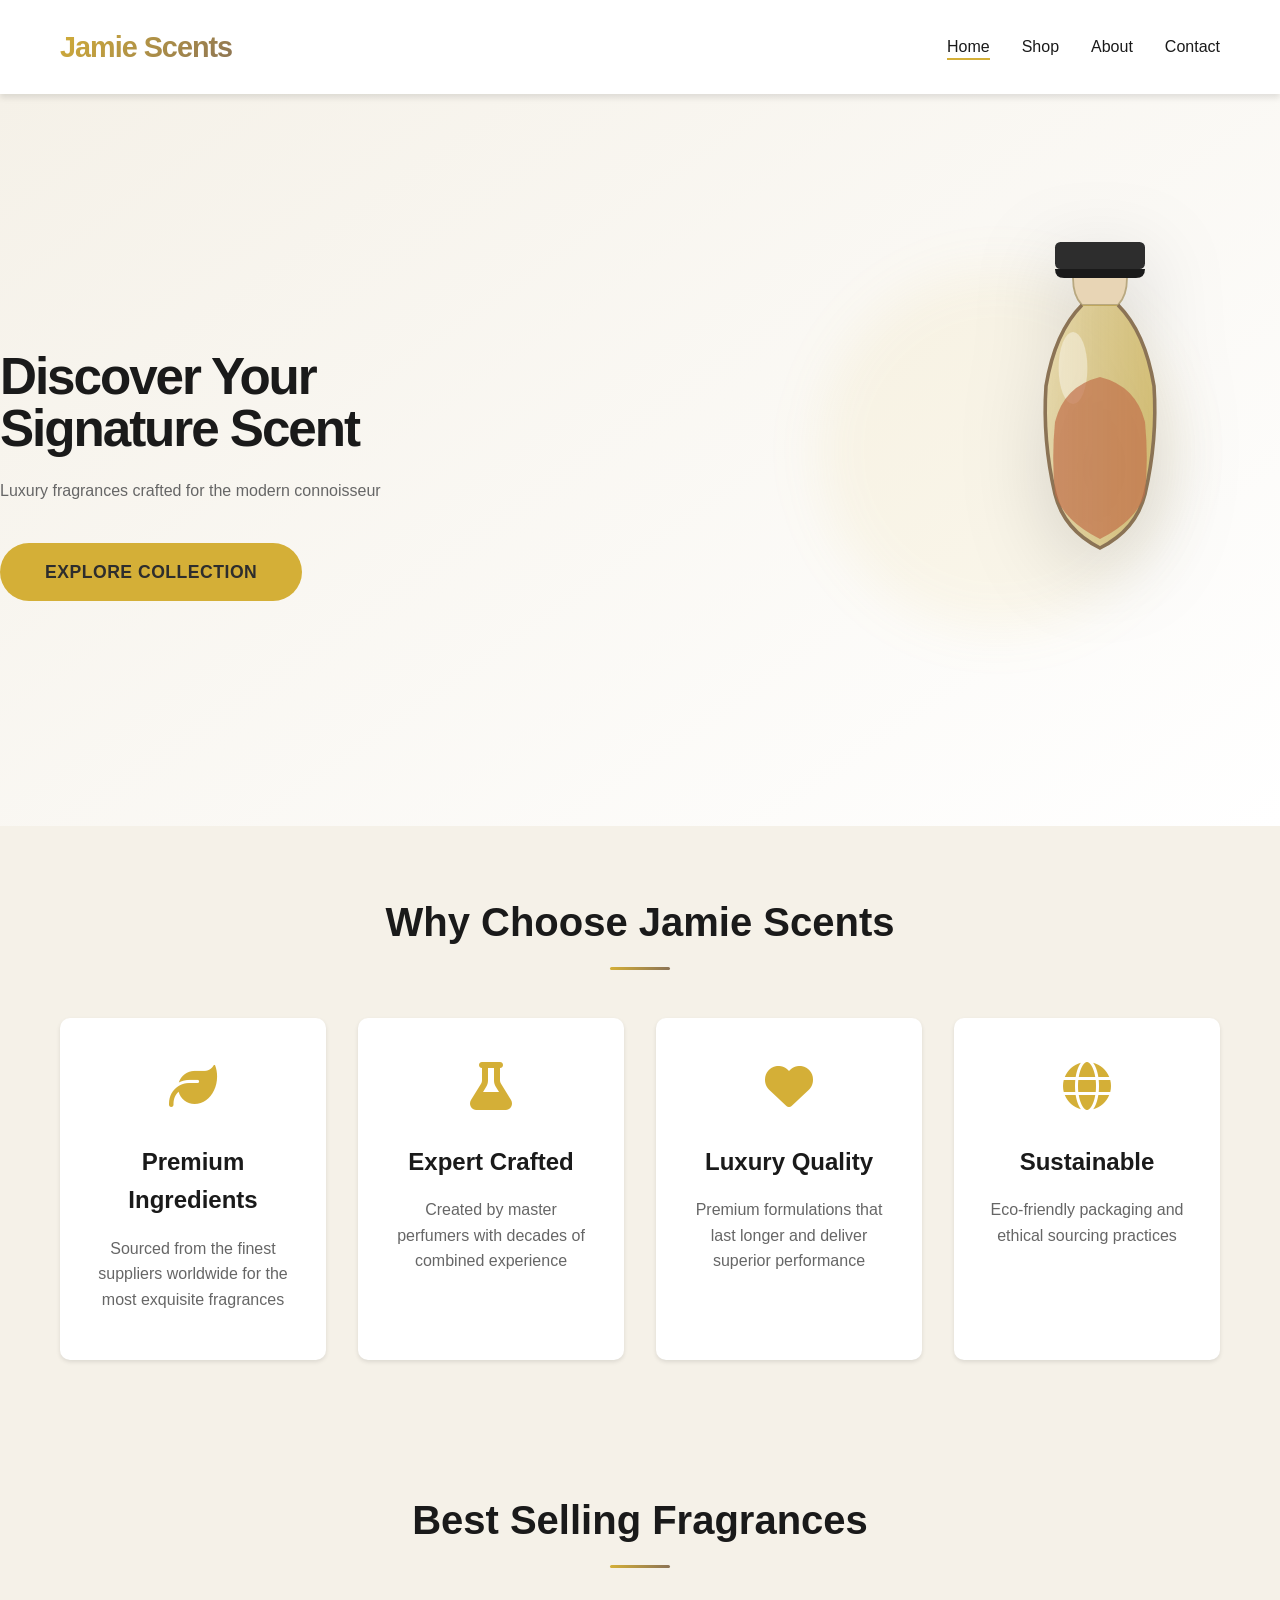
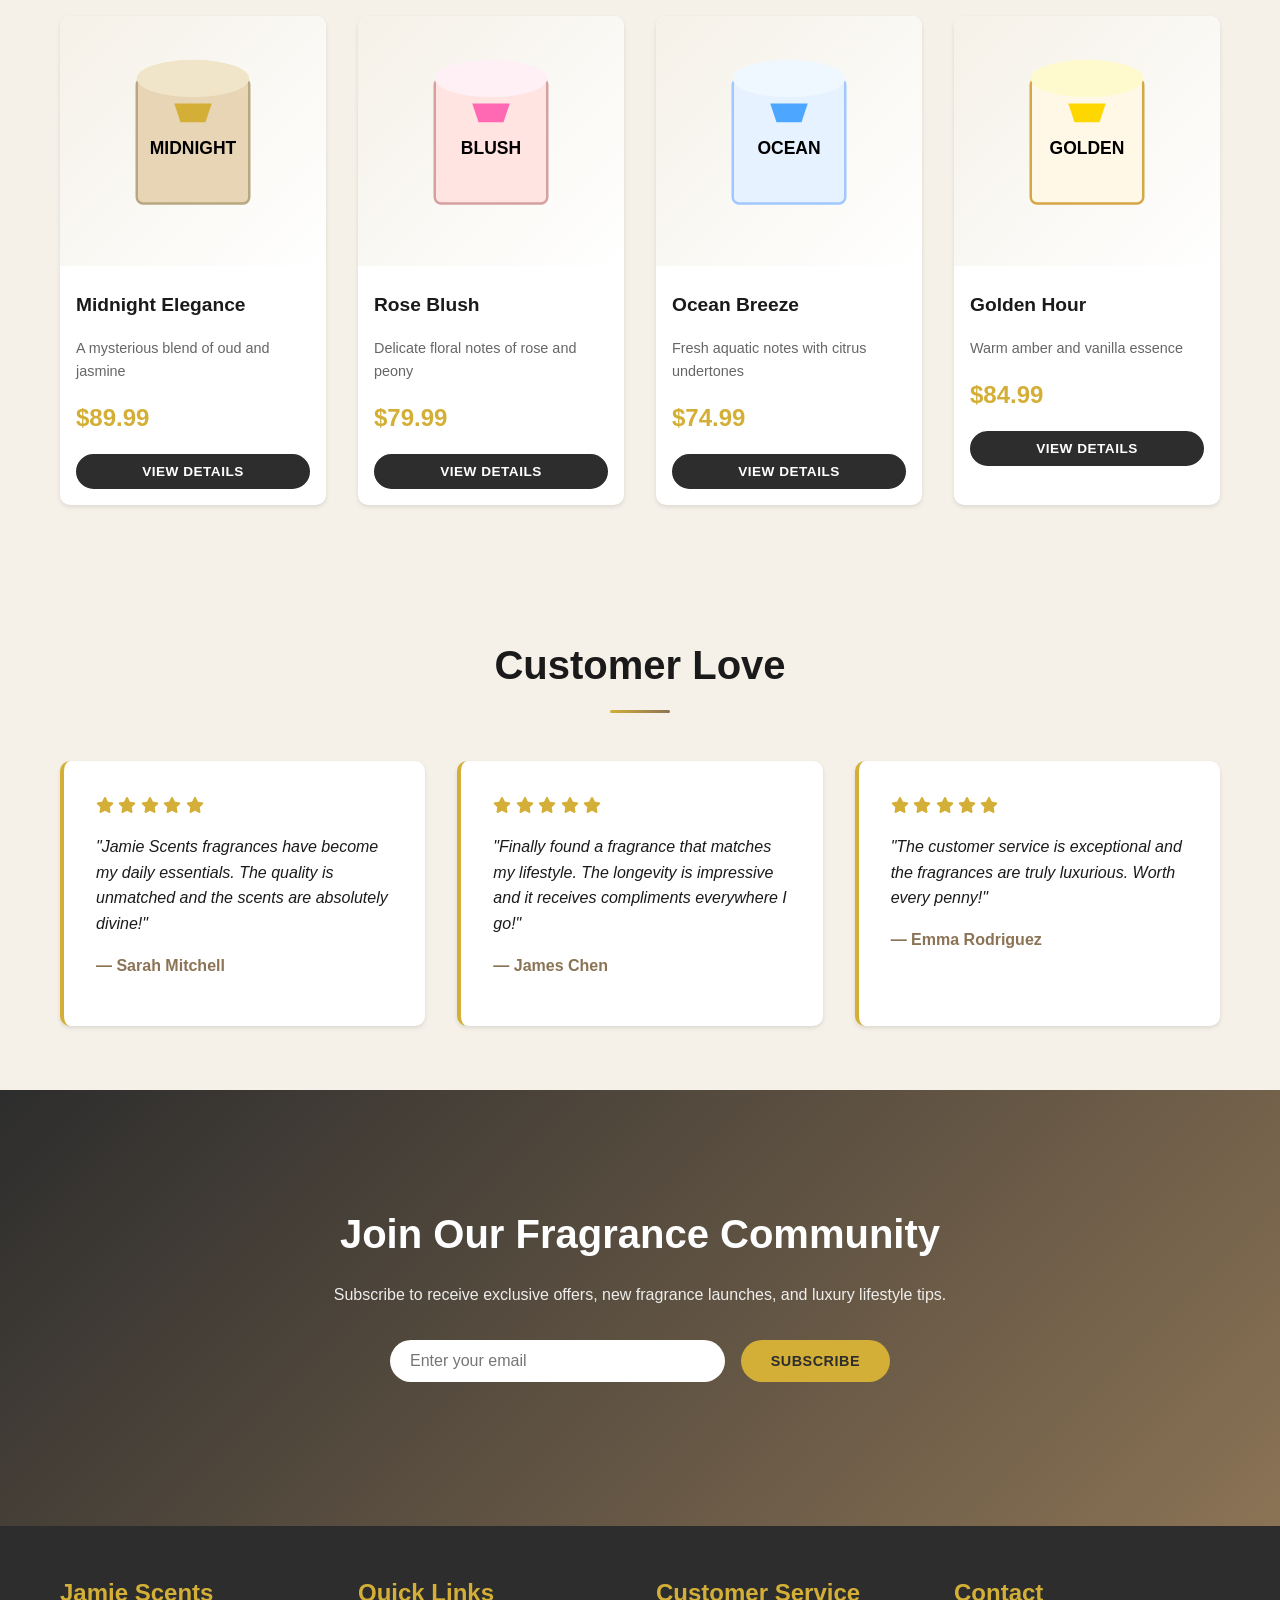
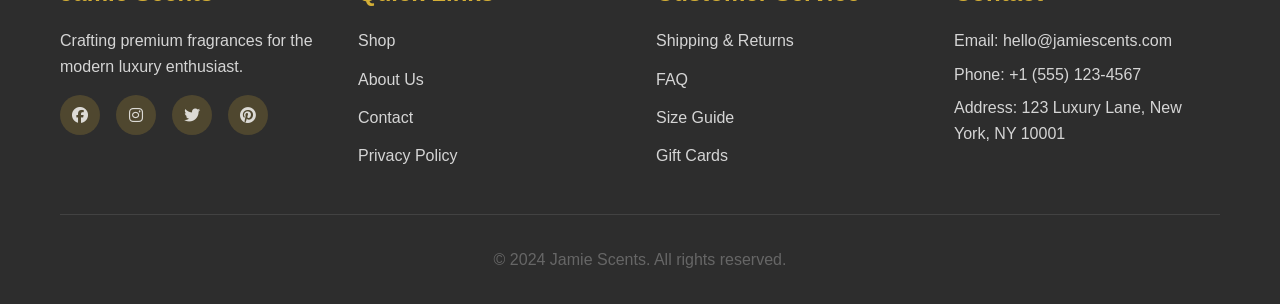
==== index.html @ d5c5e5a4 "first commit" ====
<!DOCTYPE html>
<html lang="en">
<head>
    <meta charset="UTF-8">
    <meta name="viewport" content="width=device-width, initial-scale=1.0">
    <meta name="description" content="Jamie Scents - Premium fragrance collection for the modern luxury enthusiast.">
    <meta name="keywords" content="perfume, fragrance, luxury, premium scents">
    <title>Jamie Scents - Premium Fragrances</title>
    <link rel="stylesheet" href="css/styles.css">
    <link rel="stylesheet" href="https://cdnjs.cloudflare.com/ajax/libs/font-awesome/6.4.0/css/all.min.css">
</head>
<body>
    <!-- Navigation -->
    <nav class="navbar">
        <div class="container navbar-container">
            <div class="logo">
                <h1>Jamie Scents</h1>
            </div>
            <button class="hamburger" id="hamburger">
                <span></span>
                <span></span>
                <span></span>
            </button>
            <ul class="nav-menu" id="navMenu">
                <li><a href="index.html" class="nav-link active">Home</a></li>
                <li><a href="shop.html" class="nav-link">Shop</a></li>
                <li><a href="about.html" class="nav-link">About</a></li>
                <li><a href="contact.html" class="nav-link">Contact</a></li>
            </ul>
        </div>
    </nav>

    <!-- Hero Section -->
    <section class="hero">
        <div class="hero-content">
            <h2 class="hero-title">Discover Your Signature Scent</h2>
            <p class="hero-subtitle">Luxury fragrances crafted for the modern connoisseur</p>
            <a href="shop.html" class="btn btn-primary btn-lg">Explore Collection</a>
        </div>
        <div class="hero-image">
            <svg viewBox="0 0 200 300" xmlns="http://www.w3.org/2000/svg" class="perfume-bottle">
                <defs>
                    <linearGradient id="bottleGradient" x1="0%" y1="0%" x2="100%">
                        <stop offset="0%" style="stop-color:#d4af37;stop-opacity:0.3" />
                        <stop offset="100%" style="stop-color:#c0a030;stop-opacity:0.6" />
                    </linearGradient>
                </defs>
                <!-- Bottle Cap -->
                <rect x="75" y="20" width="50" height="15" fill="#2d2d2d" rx="3"/>
                <path d="M 75 35 Q 75 40 80 40 L 120 40 Q 125 40 125 35" fill="#1a1a1a"/>
                <!-- Bottle Top -->
                <path d="M 85 40 Q 85 50 90 55 L 110 55 Q 115 50 115 40" fill="#e8d5b5" stroke="#b8a880" stroke-width="1"/>
                <!-- Main Bottle -->
                <path d="M 90 55 Q 75 70 70 100 Q 68 130 75 160 Q 80 180 100 190 Q 120 180 125 160 Q 132 130 130 100 Q 125 70 110 55" 
                      fill="url(#bottleGradient)" stroke="#8b7355" stroke-width="2"/>
                <!-- Bottle Shine -->
                <ellipse cx="85" cy="90" rx="8" ry="20" fill="#ffffff" opacity="0.4"/>
                <!-- Fragrance Liquid -->
                <path d="M 75 160 Q 73 140 75 120 Q 80 100 100 95 Q 120 100 125 120 Q 127 140 125 160 Q 120 175 100 185 Q 80 175 75 160" 
                      fill="#c17049" opacity="0.7"/>
            </svg>
        </div>
    </section>

    <!-- Brand Value Proposition -->
    <section class="values">
        <div class="container">
            <h2 class="section-title">Why Choose Jamie Scents</h2>
            <div class="values-grid">
                <div class="value-card">
                    <div class="value-icon">
                        <i class="fas fa-leaf"></i>
                    </div>
                    <h3>Premium Ingredients</h3>
                    <p>Sourced from the finest suppliers worldwide for the most exquisite fragrances</p>
                </div>
                <div class="value-card">
                    <div class="value-icon">
                        <i class="fas fa-flask"></i>
                    </div>
                    <h3>Expert Crafted</h3>
                    <p>Created by master perfumers with decades of combined experience</p>
                </div>
                <div class="value-card">
                    <div class="value-icon">
                        <i class="fas fa-heart"></i>
                    </div>
                    <h3>Luxury Quality</h3>
                    <p>Premium formulations that last longer and deliver superior performance</p>
                </div>
                <div class="value-card">
                    <div class="value-icon">
                        <i class="fas fa-globe"></i>
                    </div>
                    <h3>Sustainable</h3>
                    <p>Eco-friendly packaging and ethical sourcing practices</p>
                </div>
            </div>
        </div>
    </section>

    <!-- Best Selling Products -->
    <section class="best-sellers">
        <div class="container">
            <h2 class="section-title">Best Selling Fragrances</h2>
            <div class="products-grid">
                <div class="product-card">
                    <div class="product-image">
                        <svg viewBox="0 0 150 200" xmlns="http://www.w3.org/2000/svg">
                            <rect x="30" y="50" width="90" height="100" fill="#e8d5b5" stroke="#b8a880" stroke-width="2" rx="5"/>
                            <ellipse cx="75" cy="50" rx="45" ry="15" fill="#f0e4c9"/>
                            <path d="M 60 70 L 65 85 L 85 85 L 90 70" fill="#d4af37"/>
                            <text x="75" y="110" text-anchor="middle" font-size="14" font-weight="bold">MIDNIGHT</text>
                        </svg>
                    </div>
                    <h3>Midnight Elegance</h3>
                    <p class="product-desc">A mysterious blend of oud and jasmine</p>
                    <div class="price">$89.99</div>
                    <button class="btn btn-secondary btn-sm">View Details</button>
                </div>

                <div class="product-card">
                    <div class="product-image">
                        <svg viewBox="0 0 150 200" xmlns="http://www.w3.org/2000/svg">
                            <rect x="30" y="50" width="90" height="100" fill="#ffe4e1" stroke="#d4a0a0" stroke-width="2" rx="5"/>
                            <ellipse cx="75" cy="50" rx="45" ry="15" fill="#fff0f5"/>
                            <path d="M 60 70 L 65 85 L 85 85 L 90 70" fill="#ff69b4"/>
                            <text x="75" y="110" text-anchor="middle" font-size="14" font-weight="bold">BLUSH</text>
                        </svg>
                    </div>
                    <h3>Rose Blush</h3>
                    <p class="product-desc">Delicate floral notes of rose and peony</p>
                    <div class="price">$79.99</div>
                    <button class="btn btn-secondary btn-sm">View Details</button>
                </div>

                <div class="product-card">
                    <div class="product-image">
                        <svg viewBox="0 0 150 200" xmlns="http://www.w3.org/2000/svg">
                            <rect x="30" y="50" width="90" height="100" fill="#e6f2ff" stroke="#a0c8ff" stroke-width="2" rx="5"/>
                            <ellipse cx="75" cy="50" rx="45" ry="15" fill="#f0f8ff"/>
                            <path d="M 60 70 L 65 85 L 85 85 L 90 70" fill="#4da6ff"/>
                            <text x="75" y="110" text-anchor="middle" font-size="14" font-weight="bold">OCEAN</text>
                        </svg>
                    </div>
                    <h3>Ocean Breeze</h3>
                    <p class="product-desc">Fresh aquatic notes with citrus undertones</p>
                    <div class="price">$74.99</div>
                    <button class="btn btn-secondary btn-sm">View Details</button>
                </div>

                <div class="product-card">
                    <div class="product-image">
                        <svg viewBox="0 0 150 200" xmlns="http://www.w3.org/2000/svg">
                            <rect x="30" y="50" width="90" height="100" fill="#fff8e6" stroke="#d4a747" stroke-width="2" rx="5"/>
                            <ellipse cx="75" cy="50" rx="45" ry="15" fill="#fffacd"/>
                            <path d="M 60 70 L 65 85 L 85 85 L 90 70" fill="#ffd700"/>
                            <text x="75" y="110" text-anchor="middle" font-size="14" font-weight="bold">GOLDEN</text>
                        </svg>
                    </div>
                    <h3>Golden Hour</h3>
                    <p class="product-desc">Warm amber and vanilla essence</p>
                    <div class="price">$84.99</div>
                    <button class="btn btn-secondary btn-sm">View Details</button>
                </div>
            </div>
        </div>
    </section>

    <!-- Testimonials -->
    <section class="testimonials">
        <div class="container">
            <h2 class="section-title">Customer Love</h2>
            <div class="testimonials-grid">
                <div class="testimonial-card">
                    <div class="stars">
                        <i class="fas fa-star"></i>
                        <i class="fas fa-star"></i>
                        <i class="fas fa-star"></i>
                        <i class="fas fa-star"></i>
                        <i class="fas fa-star"></i>
                    </div>
                    <p class="testimonial-text">"Jamie Scents fragrances have become my daily essentials. The quality is unmatched and the scents are absolutely divine!"</p>
                    <p class="testimonial-author">— Sarah Mitchell</p>
                </div>

                <div class="testimonial-card">
                    <div class="stars">
                        <i class="fas fa-star"></i>
                        <i class="fas fa-star"></i>
                        <i class="fas fa-star"></i>
                        <i class="fas fa-star"></i>
                        <i class="fas fa-star"></i>
                    </div>
                    <p class="testimonial-text">"Finally found a fragrance that matches my lifestyle. The longevity is impressive and it receives compliments everywhere I go!"</p>
                    <p class="testimonial-author">— James Chen</p>
                </div>

                <div class="testimonial-card">
                    <div class="stars">
                        <i class="fas fa-star"></i>
                        <i class="fas fa-star"></i>
                        <i class="fas fa-star"></i>
                        <i class="fas fa-star"></i>
                        <i class="fas fa-star"></i>
                    </div>
                    <p class="testimonial-text">"The customer service is exceptional and the fragrances are truly luxurious. Worth every penny!"</p>
                    <p class="testimonial-author">— Emma Rodriguez</p>
                </div>
            </div>
        </div>
    </section>

    <!-- Newsletter -->
    <section class="newsletter">
        <div class="container">
            <div class="newsletter-content">
                <h2>Join Our Fragrance Community</h2>
                <p>Subscribe to receive exclusive offers, new fragrance launches, and luxury lifestyle tips.</p>
                <form class="newsletter-form" id="newsletterForm">
                    <input type="email" placeholder="Enter your email" required id="newsletterEmail">
                    <button type="submit" class="btn btn-primary">Subscribe</button>
                </form>
                <p class="form-message" id="formMessage"></p>
            </div>
        </div>
    </section>

    <!-- Footer -->
    <footer class="footer">
        <div class="container">
            <div class="footer-content">
                <div class="footer-section">
                    <h3>Jamie Scents</h3>
                    <p>Crafting premium fragrances for the modern luxury enthusiast.</p>
                    <div class="social-links">
                        <a href="#" class="social-link"><i class="fab fa-facebook"></i></a>
                        <a href="#" class="social-link"><i class="fab fa-instagram"></i></a>
                        <a href="#" class="social-link"><i class="fab fa-twitter"></i></a>
                        <a href="#" class="social-link"><i class="fab fa-pinterest"></i></a>
                    </div>
                </div>

                <div class="footer-section">
                    <h3>Quick Links</h3>
                    <ul>
                        <li><a href="shop.html">Shop</a></li>
                        <li><a href="about.html">About Us</a></li>
                        <li><a href="contact.html">Contact</a></li>
                        <li><a href="#">Privacy Policy</a></li>
                    </ul>
                </div>

                <div class="footer-section">
                    <h3>Customer Service</h3>
                    <ul>
                        <li><a href="#">Shipping & Returns</a></li>
                        <li><a href="#">FAQ</a></li>
                        <li><a href="#">Size Guide</a></li>
                        <li><a href="#">Gift Cards</a></li>
                    </ul>
                </div>

                <div class="footer-section">
                    <h3>Contact</h3>
                    <p>Email: hello@jamiescents.com</p>
                    <p>Phone: +1 (555) 123-4567</p>
                    <p>Address: 123 Luxury Lane, New York, NY 10001</p>
                </div>
            </div>

            <div class="footer-bottom">
                <p>&copy; 2024 Jamie Scents. All rights reserved.</p>
            </div>
        </div>
    </footer>

    <script src="js/main.js"></script>
</body>
</html>
---- css/styles.css ----
/* ============================================
   GLOBAL STYLES & VARIABLES
   ============================================ */

:root {
    --primary-color: #d4af37;
    --secondary-color: #2d2d2d;
    --accent-color: #8b7355;
    --light-bg: #f5f1e8;
    --white: #ffffff;
    --text-dark: #1a1a1a;
    --text-light: #666666;
    --border-color: #e0e0e0;
    --shadow-sm: 0 2px 4px rgba(0, 0, 0, 0.1);
    --shadow-md: 0 4px 6px rgba(0, 0, 0, 0.1);
    --shadow-lg: 0 10px 25px rgba(0, 0, 0, 0.15);
    --transition: all 0.3s ease;
}

* {
    margin: 0;
    padding: 0;
    box-sizing: border-box;
}

html {
    scroll-behavior: smooth;
}

body {
    font-family: 'Segoe UI', Tahoma, Geneva, Verdana, sans-serif;
    background-color: var(--light-bg);
    color: var(--text-dark);
    line-height: 1.6;
    overflow-x: hidden;
}

.container {
    max-width: 1200px;
    margin: 0 auto;
    padding: 0 20px;
}

/* ============================================
   TYPOGRAPHY
   ============================================ */

h1, h2, h3, h4, h5, h6 {
    font-weight: 600;
    margin-bottom: 1rem;
    color: var(--text-dark);
}

h1 {
    font-size: 3.5rem;
    letter-spacing: -1px;
}

h2 {
    font-size: 2.5rem;
}

h3 {
    font-size: 1.5rem;
}

p {
    color: var(--text-light);
    margin-bottom: 1rem;
}

a {
    color: var(--primary-color);
    text-decoration: none;
    transition: var(--transition);
}

a:hover {
    color: var(--accent-color);
}

/* ============================================
   BUTTONS
   ============================================ */

.btn {
    display: inline-block;
    padding: 12px 30px;
    border: none;
    border-radius: 50px;
    cursor: pointer;
    font-weight: 600;
    text-transform: uppercase;
    letter-spacing: 0.5px;
    font-size: 0.9rem;
    transition: var(--transition);
    text-decoration: none;
    font-family: inherit;
}

.btn-primary {
    background-color: var(--primary-color);
    color: var(--secondary-color);
}

.btn-primary:hover {
    background-color: var(--accent-color);
    transform: translateY(-2px);
    box-shadow: var(--shadow-lg);
}

.btn-secondary {
    background-color: var(--secondary-color);
    color: var(--white);
    border: 2px solid var(--secondary-color);
}

.btn-secondary:hover {
    background-color: var(--accent-color);
    border-color: var(--accent-color);
    transform: translateY(-2px);
}

.btn-lg {
    padding: 15px 45px;
    font-size: 1.1rem;
}

.btn-sm {
    padding: 8px 20px;
    font-size: 0.85rem;
}

.btn-block {
    width: 100%;
    display: block;
}

/* ============================================
   NAVIGATION BAR
   ============================================ */

.navbar {
    background-color: var(--white);
    box-shadow: var(--shadow-md);
    position: sticky;
    top: 0;
    z-index: 1000;
    transition: var(--transition);
}

.navbar-container {
    display: flex;
    justify-content: space-between;
    align-items: center;
    padding: 1.5rem 20px;
}

.logo h1 {
    font-size: 1.8rem;
    margin: 0;
    background: linear-gradient(135deg, var(--primary-color), var(--accent-color));
    -webkit-background-clip: text;
    -webkit-text-fill-color: transparent;
    background-clip: text;
}

.nav-menu {
    display: flex;
    list-style: none;
    gap: 2rem;
    align-items: center;
}

.nav-link {
    position: relative;
    font-weight: 500;
    color: var(--text-dark);
}

.nav-link::after {
    content: '';
    position: absolute;
    bottom: -5px;
    left: 0;
    width: 0;
    height: 2px;
    background-color: var(--primary-color);
    transition: width 0.3s ease;
}

.nav-link:hover::after,
.nav-link.active::after {
    width: 100%;
}

.hamburger {
    display: none;
    background: none;
    border: none;
    cursor: pointer;
    flex-direction: column;
    gap: 5px;
}

.hamburger span {
    width: 25px;
    height: 3px;
    background-color: var(--text-dark);
    border-radius: 2px;
    transition: var(--transition);
}

.hamburger.active span:nth-child(1) {
    transform: rotate(45deg) translateY(10px);
}

.hamburger.active span:nth-child(2) {
    opacity: 0;
}

.hamburger.active span:nth-child(3) {
    transform: rotate(-45deg) translateY(-10px);
}

/* ============================================
   HERO SECTION
   ============================================ */

.hero {
    display: grid;
    grid-template-columns: minmax(420px, 1fr) minmax(360px, 1fr);
    align-items: center;
    gap: 3.5rem;
    padding: 7rem 0 5rem;
    background: linear-gradient(145deg, rgba(245, 241, 232, 1) 0%, rgba(255, 255, 255, 1) 100%);
    min-height: 680px;
    max-width: 1280px;
    margin: 0 auto;
    position: relative;
}

.hero::before {
    content: '';
    position: absolute;
    right: 8%;
    top: 24%;
    width: 360px;
    height: 360px;
    border-radius: 50%;
    background: rgba(212, 175, 55, 0.08);
    filter: blur(25px);
    z-index: 1;
}

.hero-content,
.hero-image {
    position: relative;
    z-index: 2;
}

.hero-content {
    animation: fadeInLeft 0.8s ease-out;
    max-width: 520px;
}

.hero-title {
    font-size: clamp(2.8rem, 4vw, 3.8rem);
    line-height: 1.02;
    margin-bottom: 1.4rem;
    color: var(--text-dark);
    letter-spacing: -0.04em;
}

.hero-subtitle {
    font-size: clamp(1rem, 1.2vw, 1.25rem);
    color: var(--text-light);
    margin-bottom: 2rem;
    max-width: 520px;
}

.hero-content .btn {
    margin-top: 0.5rem;
}

.hero-image {
    display: flex;
    justify-content: flex-end;
    align-items: center;
    animation: fadeInRight 0.8s ease-out;
}

.perfume-bottle {
    width: clamp(260px, 30vw, 360px);
    height: auto;
    filter: drop-shadow(0 24px 42px rgba(0, 0, 0, 0.18));
    animation: float 3.2s ease-in-out infinite;
}

@keyframes float {
    0%, 100% { transform: translateY(0px); }
    50% { transform: translateY(-20px); }
}

@keyframes fadeInLeft {
    from {
        opacity: 0;
        transform: translateX(-50px);
    }
    to {
        opacity: 1;
        transform: translateX(0);
    }
}

@keyframes fadeInRight {
    from {
        opacity: 0;
        transform: translateX(50px);
    }
    to {
        opacity: 1;
        transform: translateX(0);
    }
}

/* ============================================
   SECTIONS
   ============================================ */

section {
    padding: 4rem 0;
}

.section-title {
    text-align: center;
    font-size: 2.5rem;
    margin-bottom: 3rem;
    position: relative;
    padding-bottom: 1rem;
}

.section-title::after {
    content: '';
    position: absolute;
    bottom: 0;
    left: 50%;
    transform: translateX(-50%);
    width: 60px;
    height: 3px;
    background: linear-gradient(90deg, var(--primary-color), var(--accent-color));
    border-radius: 2px;
}

/* ============================================
   VALUES SECTION
   ============================================ */

.values {
    background-color: var(--light-bg);
}

.values-grid {
    display: grid;
    grid-template-columns: repeat(auto-fit, minmax(250px, 1fr));
    gap: 2rem;
}

.value-card {
    background: var(--white);
    padding: 2rem;
    border-radius: 10px;
    text-align: center;
    transition: var(--transition);
    box-shadow: var(--shadow-sm);
}

.value-card:hover {
    transform: translateY(-10px);
    box-shadow: var(--shadow-lg);
}

.value-icon {
    font-size: 3rem;
    color: var(--primary-color);
    margin-bottom: 1rem;
}

.value-card h3 {
    margin-bottom: 1rem;
}

.value-card p {
    color: var(--text-light);
}

/* ============================================
   PRODUCTS GRID
   ============================================ */

.products-grid {
    display: grid;
    grid-template-columns: repeat(auto-fill, minmax(250px, 1fr));
    gap: 2rem;
}

.product-card {
    background: var(--white);
    border-radius: 10px;
    overflow: hidden;
    transition: var(--transition);
    box-shadow: var(--shadow-sm);
}

.product-card:hover {
    transform: translateY(-8px);
    box-shadow: var(--shadow-lg);
}

.product-image {
    background: linear-gradient(135deg, var(--light-bg), var(--white));
    height: 250px;
    display: flex;
    align-items: center;
    justify-content: center;
    overflow: hidden;
}

.product-image svg {
    width: 100%;
    height: 100%;
    object-fit: contain;
    transition: var(--transition);
}

.product-card:hover .product-image svg {
    transform: scale(1.1);
}

.product-card h3 {
    padding: 1.5rem 1rem 0;
    font-size: 1.2rem;
}

.product-desc {
    padding: 0 1rem;
    font-size: 0.9rem;
    color: var(--text-light);
}

.price {
    padding: 0 1rem;
    font-size: 1.5rem;
    font-weight: 700;
    color: var(--primary-color);
}

.product-card .btn {
    margin: 1rem;
    width: calc(100% - 2rem);
}

/* ============================================
   TESTIMONIALS
   ============================================ */

.testimonials {
    background-color: var(--light-bg);
}

.testimonials-grid {
    display: grid;
    grid-template-columns: repeat(auto-fit, minmax(300px, 1fr));
    gap: 2rem;
}

.testimonial-card {
    background: var(--white);
    padding: 2rem;
    border-radius: 10px;
    box-shadow: var(--shadow-sm);
    transition: var(--transition);
    border-left: 4px solid var(--primary-color);
}

.testimonial-card:hover {
    box-shadow: var(--shadow-lg);
}

.stars {
    color: var(--primary-color);
    font-size: 1rem;
    margin-bottom: 1rem;
}

.testimonial-text {
    font-style: italic;
    margin-bottom: 1rem;
    color: var(--text-dark);
}

.testimonial-author {
    font-weight: 600;
    color: var(--accent-color);
}

/* ============================================
   NEWSLETTER SECTION
   ============================================ */

.newsletter {
    background: linear-gradient(135deg, var(--secondary-color) 0%, var(--accent-color) 100%);
    color: var(--white);
}

.newsletter-content {
    text-align: center;
    padding: 3rem;
}

.newsletter-content h2 {
    color: var(--white);
}

.newsletter-content p {
    color: rgba(255, 255, 255, 0.9);
}

.newsletter-form {
    display: flex;
    gap: 1rem;
    max-width: 500px;
    margin: 2rem auto;
}

.newsletter-form input {
    flex: 1;
    padding: 12px 20px;
    border: none;
    border-radius: 50px;
    font-size: 1rem;
}

.newsletter-form .btn {
    flex: 0 0 auto;
}

.form-message {
    margin-top: 1rem;
    font-weight: 600;
}

/* ============================================
   PAGE HEADER
   ============================================ */

.page-header {
    background: linear-gradient(135deg, var(--secondary-color) 0%, var(--accent-color) 100%);
    color: var(--white);
    padding: 4rem 0;
    text-align: center;
}

.page-header h1 {
    color: var(--white);
    font-size: 3rem;
    margin-bottom: 0.5rem;
}

.page-header p {
    color: rgba(255, 255, 255, 0.9);
    font-size: 1.2rem;
}

/* ============================================
   SHOP SECTION
   ============================================ */

.shop {
    padding: 3rem 0;
}

.shop-container {
    display: grid;
    grid-template-columns: 250px 1fr;
    gap: 3rem;
}

.shop-sidebar {
    background: var(--light-bg);
    padding: 2rem;
    border-radius: 10px;
    height: fit-content;
}

.filter-group {
    margin-bottom: 2rem;
}

.filter-title {
    font-size: 1.1rem;
    margin-bottom: 1rem;
    color: var(--text-dark);
}

.filter-options {
    display: flex;
    flex-direction: column;
    gap: 0.8rem;
}

.filter-label {
    display: flex;
    align-items: center;
    cursor: pointer;
    color: var(--text-light);
    transition: var(--transition);
}

.filter-label input {
    margin-right: 0.5rem;
    cursor: pointer;
}

.filter-label:hover {
    color: var(--text-dark);
}

.price-range {
    margin-top: 1rem;
}

.slider {
    width: 100%;
    height: 5px;
    border-radius: 5px;
    background: var(--border-color);
    outline: none;
    -webkit-appearance: none;
}

.slider::-webkit-slider-thumb {
    -webkit-appearance: none;
    appearance: none;
    width: 20px;
    height: 20px;
    border-radius: 50%;
    background: var(--primary-color);
    cursor: pointer;
    transition: var(--transition);
}

.slider::-webkit-slider-thumb:hover {
    background: var(--accent-color);
    box-shadow: 0 0 10px rgba(212, 175, 55, 0.5);
}

.slider::-moz-range-thumb {
    width: 20px;
    height: 20px;
    border-radius: 50%;
    background: var(--primary-color);
    cursor: pointer;
    border: none;
    transition: var(--transition);
}

.slider::-moz-range-thumb:hover {
    background: var(--accent-color);
}

.shop-controls {
    display: flex;
    justify-content: space-between;
    align-items: center;
    margin-bottom: 2rem;
    flex-wrap: wrap;
    gap: 1rem;
}

.product-count {
    color: var(--text-light);
}

.sort-select {
    padding: 10px 15px;
    border: 1px solid var(--border-color);
    border-radius: 5px;
    background-color: var(--white);
    cursor: pointer;
    transition: var(--transition);
}

.sort-select:hover {
    border-color: var(--primary-color);
}

/* ============================================
   MODAL
   ============================================ */

.modal {
    display: none;
    position: fixed;
    z-index: 2000;
    left: 0;
    top: 0;
    width: 100%;
    height: 100%;
    background-color: rgba(0, 0, 0, 0.6);
    animation: fadeIn 0.3s ease-out;
}

.modal.show {
    display: flex;
    align-items: center;
    justify-content: center;
}

.modal-content {
    background-color: var(--white);
    padding: 2rem;
    border-radius: 15px;
    width: 90%;
    max-width: 800px;
    position: relative;
    box-shadow: var(--shadow-lg);
    animation: slideIn 0.3s ease-out;
}

@keyframes slideIn {
    from {
        transform: translateY(-50px);
        opacity: 0;
    }
    to {
        transform: translateY(0);
        opacity: 1;
    }
}

@keyframes fadeIn {
    from {
        opacity: 0;
    }
    to {
        opacity: 1;
    }
}

.modal-close {
    position: absolute;
    top: 15px;
    right: 20px;
    font-size: 2rem;
    background: none;
    border: none;
    cursor: pointer;
    color: var(--text-light);
    transition: var(--transition);
}

.modal-close:hover {
    color: var(--text-dark);
}

.modal-body {
    display: grid;
    grid-template-columns: 1fr 1fr;
    gap: 2rem;
    align-items: start;
}

.modal-image {
    background: var(--light-bg);
    border-radius: 10px;
    padding: 2rem;
    display: flex;
    align-items: center;
    justify-content: center;
    min-height: 300px;
}

.modal-image svg {
    width: 100%;
    height: auto;
    max-height: 300px;
}

.modal-info h2 {
    margin-bottom: 1rem;
}

.product-category {
    display: inline-block;
    background: var(--light-bg);
    padding: 0.5rem 1rem;
    border-radius: 20px;
    font-size: 0.85rem;
    font-weight: 600;
    margin-bottom: 1rem;
}

.product-details {
    background: var(--light-bg);
    padding: 1rem;
    border-radius: 8px;
    margin: 1rem 0;
}

.product-details p {
    margin-bottom: 0.5rem;
}

.quantity-selector {
    display: flex;
    align-items: center;
    gap: 0.5rem;
    margin-bottom: 1rem;
    border: 1px solid var(--border-color);
    width: fit-content;
    border-radius: 5px;
}

.qty-btn {
    background: none;
    border: none;
    padding: 8px 12px;
    font-size: 1.2rem;
    cursor: pointer;
    color: var(--text-dark);
    transition: var(--transition);
}

.qty-btn:hover {
    color: var(--primary-color);
}

#qtyInput {
    border: none;
    width: 50px;
    text-align: center;
    font-weight: 600;
}

.modal-actions {
    display: flex;
    flex-direction: column;
    gap: 1rem;
}

/* ============================================
   ABOUT PAGE
   ============================================ */

.about-story {
    padding: 4rem 0;
}

.story-content {
    display: grid;
    grid-template-columns: 1fr 1fr;
    gap: 3rem;
    align-items: center;
}

.story-text h2 {
    margin-bottom: 1.5rem;
}

.story-text p {
    margin-bottom: 1.5rem;
    line-height: 1.8;
}

.story-image {
    display: flex;
    justify-content: center;
}

.founder-illustration {
    width: 100%;
    max-width: 300px;
    filter: drop-shadow(0 10px 20px rgba(0, 0, 0, 0.15));
}

.mission-grid {
    display: grid;
    grid-template-columns: 1fr 1fr;
    gap: 2rem;
}

.mission-card {
    background: var(--light-bg);
    padding: 2.5rem;
    border-radius: 10px;
    text-align: center;
    transition: var(--transition);
}

.mission-card:hover {
    transform: translateY(-5px);
    background: var(--white);
    box-shadow: var(--shadow-md);
}

.mission-icon {
    font-size: 3rem;
    color: var(--primary-color);
    margin-bottom: 1rem;
}

.why-choose {
    background-color: var(--light-bg);
}

.reasons-grid {
    display: grid;
    grid-template-columns: repeat(auto-fit, minmax(300px, 1fr));
    gap: 2rem;
}

.reason-card {
    background: var(--white);
    padding: 2rem;
    border-radius: 10px;
    text-align: center;
    transition: var(--transition);
    box-shadow: var(--shadow-sm);
}

.reason-card:hover {
    transform: translateY(-8px);
    box-shadow: var(--shadow-lg);
}

.reason-icon {
    font-size: 2.5rem;
    color: var(--primary-color);
    margin-bottom: 1rem;
}

/* ============================================
   TIMELINE
   ============================================ */

.timeline-section {
    padding: 4rem 0;
}

.timeline {
    position: relative;
    padding: 2rem 0;
}

.timeline::before {
    content: '';
    position: absolute;
    left: 50%;
    transform: translateX(-50%);
    width: 2px;
    height: 100%;
    background: linear-gradient(180deg, var(--primary-color), var(--accent-color));
}

.timeline-item {
    margin-bottom: 3rem;
    width: 48%;
}

.timeline-item:nth-child(odd) {
    margin-left: 0;
    text-align: right;
    padding-right: 3rem;
}

.timeline-item:nth-child(even) {
    margin-left: 52%;
    text-align: left;
    padding-left: 3rem;
}

.timeline-marker {
    position: absolute;
    left: 50%;
    transform: translateX(-50%);
    background: var(--primary-color);
    color: var(--secondary-color);
    width: 50px;
    height: 50px;
    border-radius: 50%;
    display: flex;
    align-items: center;
    justify-content: center;
    font-weight: 700;
    font-size: 1.1rem;
    margin-top: 0.5rem;
    box-shadow: var(--shadow-md);
}

.timeline-content {
    background: var(--light-bg);
    padding: 2rem;
    border-radius: 10px;
    transition: var(--transition);
}

.timeline-content:hover {
    box-shadow: var(--shadow-md);
    background: var(--white);
}

.timeline-content h3 {
    color: var(--primary-color);
    margin-bottom: 0.5rem;
}

/* ============================================
   CONTACT PAGE
   ============================================ */

.contact-section {
    padding: 3rem 0;
}

.contact-wrapper {
    display: grid;
    grid-template-columns: 1fr 1fr;
    gap: 3rem;
}

.contact-info {
    display: flex;
    flex-direction: column;
    gap: 1.5rem;
}

.info-card {
    background: var(--light-bg);
    padding: 2rem;
    border-radius: 10px;
    transition: var(--transition);
}

.info-card:hover {
    transform: translateX(10px);
    box-shadow: var(--shadow-md);
}

.info-icon {
    font-size: 2rem;
    color: var(--primary-color);
    margin-bottom: 1rem;
}

.info-card h3 {
    margin-bottom: 0.5rem;
}

.info-card p {
    margin-bottom: 0.3rem;
    font-size: 0.95rem;
}

.social-section {
    background: var(--white);
    padding: 2rem;
    border-radius: 10px;
    border: 2px solid var(--border-color);
}

.social-section h3 {
    margin-bottom: 1.5rem;
}

.social-links-large {
    display: flex;
    flex-direction: column;
    gap: 1rem;
}

.social-link-lg {
    display: flex;
    align-items: center;
    gap: 1rem;
    padding: 0.8rem 1rem;
    background: var(--light-bg);
    border-radius: 8px;
    transition: var(--transition);
    color: var(--text-dark);
}

.social-link-lg:hover {
    background: var(--primary-color);
    color: var(--secondary-color);
    transform: translateX(5px);
}

.social-link-lg i {
    font-size: 1.3rem;
}

/* ============================================
   CONTACT FORM
   ============================================ */

.contact-form-wrapper h2 {
    margin-bottom: 2rem;
}

.contact-form {
    display: flex;
    flex-direction: column;
    gap: 1.5rem;
}

.form-group {
    display: flex;
    flex-direction: column;
}

.form-group label {
    font-weight: 600;
    margin-bottom: 0.5rem;
    color: var(--text-dark);
}

.form-group input,
.form-group select,
.form-group textarea {
    padding: 12px 15px;
    border: 1px solid var(--border-color);
    border-radius: 8px;
    font-family: inherit;
    font-size: 1rem;
    transition: var(--transition);
}

.form-group input:focus,
.form-group select:focus,
.form-group textarea:focus {
    outline: none;
    border-color: var(--primary-color);
    box-shadow: 0 0 0 3px rgba(212, 175, 55, 0.1);
}

.form-group.checkbox {
    flex-direction: row;
    align-items: center;
    gap: 0.8rem;
}

.form-group.checkbox input {
    width: auto;
    height: 18px;
    width: 18px;
}

.form-group.checkbox label {
    margin-bottom: 0;
}

.error-message {
    color: #e74c3c;
    font-size: 0.85rem;
    margin-top: 0.3rem;
    display: none;
}

.error-message.show {
    display: block;
}

/* ============================================
   MAP SECTION
   ============================================ */

.map-section {
    background: var(--light-bg);
    padding: 4rem 0;
}

.map-section .section-title {
    margin-bottom: 2rem;
}

.map-container {
    border-radius: 15px;
    overflow: hidden;
    box-shadow: var(--shadow-lg);
    height: 500px;
}

/* ============================================
   FAQ SECTION
   ============================================ */

.faq-section {
    padding: 4rem 0;
}

.faq-grid {
    display: grid;
    grid-template-columns: repeat(auto-fit, minmax(400px, 1fr));
    gap: 1.5rem;
}

.faq-item {
    border: 1px solid var(--border-color);
    border-radius: 10px;
    overflow: hidden;
    transition: var(--transition);
}

.faq-item:hover {
    box-shadow: var(--shadow-md);
    border-color: var(--primary-color);
}

.faq-question {
    display: flex;
    justify-content: space-between;
    align-items: center;
    padding: 1.5rem;
    background: var(--light-bg);
    cursor: pointer;
    user-select: none;
    transition: var(--transition);
}

.faq-question:hover {
    background: var(--white);
}

.faq-question h3 {
    margin: 0;
    font-size: 1.1rem;
}

.faq-toggle {
    display: flex;
    align-items: center;
    justify-content: center;
    width: 30px;
    height: 30px;
    border-radius: 50%;
    background: var(--white);
    color: var(--primary-color);
    transition: var(--transition);
}

.faq-question:hover .faq-toggle {
    background: var(--primary-color);
    color: var(--secondary-color);
    transform: rotate(180deg);
}

.faq-answer {
    padding: 1.5rem;
    background: var(--white);
    color: var(--text-light);
}

.faq-answer.show {
    display: block;
}

/* ============================================
   CTA SECTION
   ============================================ */

.cta-section {
    background: linear-gradient(135deg, var(--secondary-color) 0%, var(--accent-color) 100%);
    color: var(--white);
    text-align: center;
    padding: 5rem 0;
}

.cta-section h2 {
    color: var(--white);
    font-size: 2.5rem;
    margin-bottom: 1rem;
}

.cta-section p {
    color: rgba(255, 255, 255, 0.9);
    font-size: 1.2rem;
    margin-bottom: 2rem;
}

/* ============================================
   FOOTER
   ============================================ */

.footer {
    background-color: var(--secondary-color);
    color: var(--white);
    padding: 3rem 0 1rem;
}

.footer-content {
    display: grid;
    grid-template-columns: repeat(auto-fit, minmax(250px, 1fr));
    gap: 2rem;
    margin-bottom: 2rem;
}

.footer-section h3 {
    color: var(--primary-color);
    margin-bottom: 1rem;
}

.footer-section p {
    color: rgba(255, 255, 255, 0.8);
    margin-bottom: 0.5rem;
}

.footer-section ul {
    list-style: none;
}

.footer-section ul li {
    margin-bottom: 0.8rem;
}

.footer-section a {
    color: rgba(255, 255, 255, 0.8);
    transition: var(--transition);
}

.footer-section a:hover {
    color: var(--primary-color);
}

.social-links {
    display: flex;
    gap: 1rem;
    margin-top: 1rem;
}

.social-link {
    display: inline-flex;
    align-items: center;
    justify-content: center;
    width: 40px;
    height: 40px;
    background: rgba(212, 175, 55, 0.2);
    border-radius: 50%;
    color: var(--primary-color);
    transition: var(--transition);
}

.social-link:hover {
    background: var(--primary-color);
    color: var(--secondary-color);
    transform: translateY(-3px);
}

.footer-bottom {
    text-align: center;
    padding-top: 2rem;
    border-top: 1px solid rgba(255, 255, 255, 0.1);
    color: rgba(255, 255, 255, 0.7);
}

/* ============================================
   RESPONSIVE DESIGN
   ============================================ */

@media (max-width: 768px) {
    h1 {
        font-size: 2.5rem;
    }

    h2 {
        font-size: 1.8rem;
    }

    .hamburger {
        display: flex;
    }

    .nav-menu {
        position: absolute;
        top: 70px;
        left: -100%;
        flex-direction: column;
        background-color: var(--white);
        width: 100%;
        text-align: center;
        transition: 0.3s;
        padding: 2rem 0;
        gap: 0;
        box-shadow: var(--shadow-md);
        list-style: none;
    }

    .nav-menu.active {
        left: 0;
    }

    .nav-menu li {
        padding: 1rem 0;
        border-bottom: 1px solid var(--border-color);
    }

    .hero {
        grid-template-columns: 1fr;
        padding: 5rem 0 3rem;
        gap: 2rem;
        min-height: auto;
        margin: 0 20px;
    }

    .hero-title {
        font-size: 2.4rem;
        margin-bottom: 1rem;
    }

    .hero-subtitle {
        font-size: 1rem;
        margin-bottom: 1.5rem;
    }

    .hero-content {
        text-align: center;
        max-width: 100%;
        margin: 0 auto;
    }

    .hero-image {
        order: -1;
        justify-content: center;
    }

    .perfume-bottle {
        width: 240px;
        height: auto;
    }

    .values-grid,
    .testimonials-grid,
    .mission-grid,
    .reasons-grid,
    .faq-grid {
        grid-template-columns: 1fr;
    }

    .shop-container {
        grid-template-columns: 1fr;
    }

    .shop-sidebar {
        order: 2;
    }

    .shop-main {
        order: 1;
    }

    .modal-body {
        grid-template-columns: 1fr;
    }

    .story-content {
        grid-template-columns: 1fr;
    }

    .timeline::before {
        left: 10px;
    }

    .timeline-item {
        width: 100%;
        padding-left: 60px;
    }

    .timeline-item:nth-child(odd) {
        width: 100%;
        text-align: left;
        padding-right: 0;
        padding-left: 60px;
    }

    .timeline-marker {
        left: 10px;
        transform: translateX(-50%);
    }

    .contact-wrapper {
        grid-template-columns: 1fr;
    }

    .newsletter-form {
        flex-direction: column;
    }

    .newsletter-form .btn {
        flex: 1;
    }

    .map-container {
        height: 350px;
    }

    section {
        padding: 2rem 0;
    }

    .footer-content {
        grid-template-columns: 1fr;
        text-align: center;
    }

    .social-links {
        justify-content: center;
    }
}

@media (max-width: 480px) {
    h1 {
        font-size: 1.8rem;
    }

    h2 {
        font-size: 1.4rem;
    }

    h3 {
        font-size: 1.2rem;
    }

    .container {
        padding: 0 15px;
    }

    .btn {
        padding: 10px 20px;
        font-size: 0.85rem;
    }

    .btn-lg {
        padding: 12px 30px;
        font-size: 1rem;
    }

    .hero {
        padding: 2rem 0;
    }

    .hero-title {
        font-size: 1.5rem;
    }

    .hero-subtitle {
        font-size: 1rem;
    }

    .perfume-bottle {
        width: 150px;
        height: 250px;
    }

    .section-title {
        font-size: 1.8rem;
    }

    .products-grid {
        grid-template-columns: 1fr;
    }

    .shop-controls {
        flex-direction: column;
        align-items: stretch;
    }

    .sort-select {
        width: 100%;
    }

    .modal-content {
        width: 95%;
        padding: 1.5rem;
    }

    .modal-body {
        gap: 1rem;
    }

    .modal-image {
        min-height: 200px;
    }

    .faq-grid {
        grid-template-columns: 1fr;
    }

    .page-header h1 {
        font-size: 1.8rem;
    }

    .page-header p {
        font-size: 1rem;
    }

    .newsletter-content {
        padding: 2rem 1rem;
    }

    .newsletter-form {
        gap: 0.5rem;
    }

    .newsletter-form input {
        padding: 10px 15px;
        font-size: 0.9rem;
    }
}
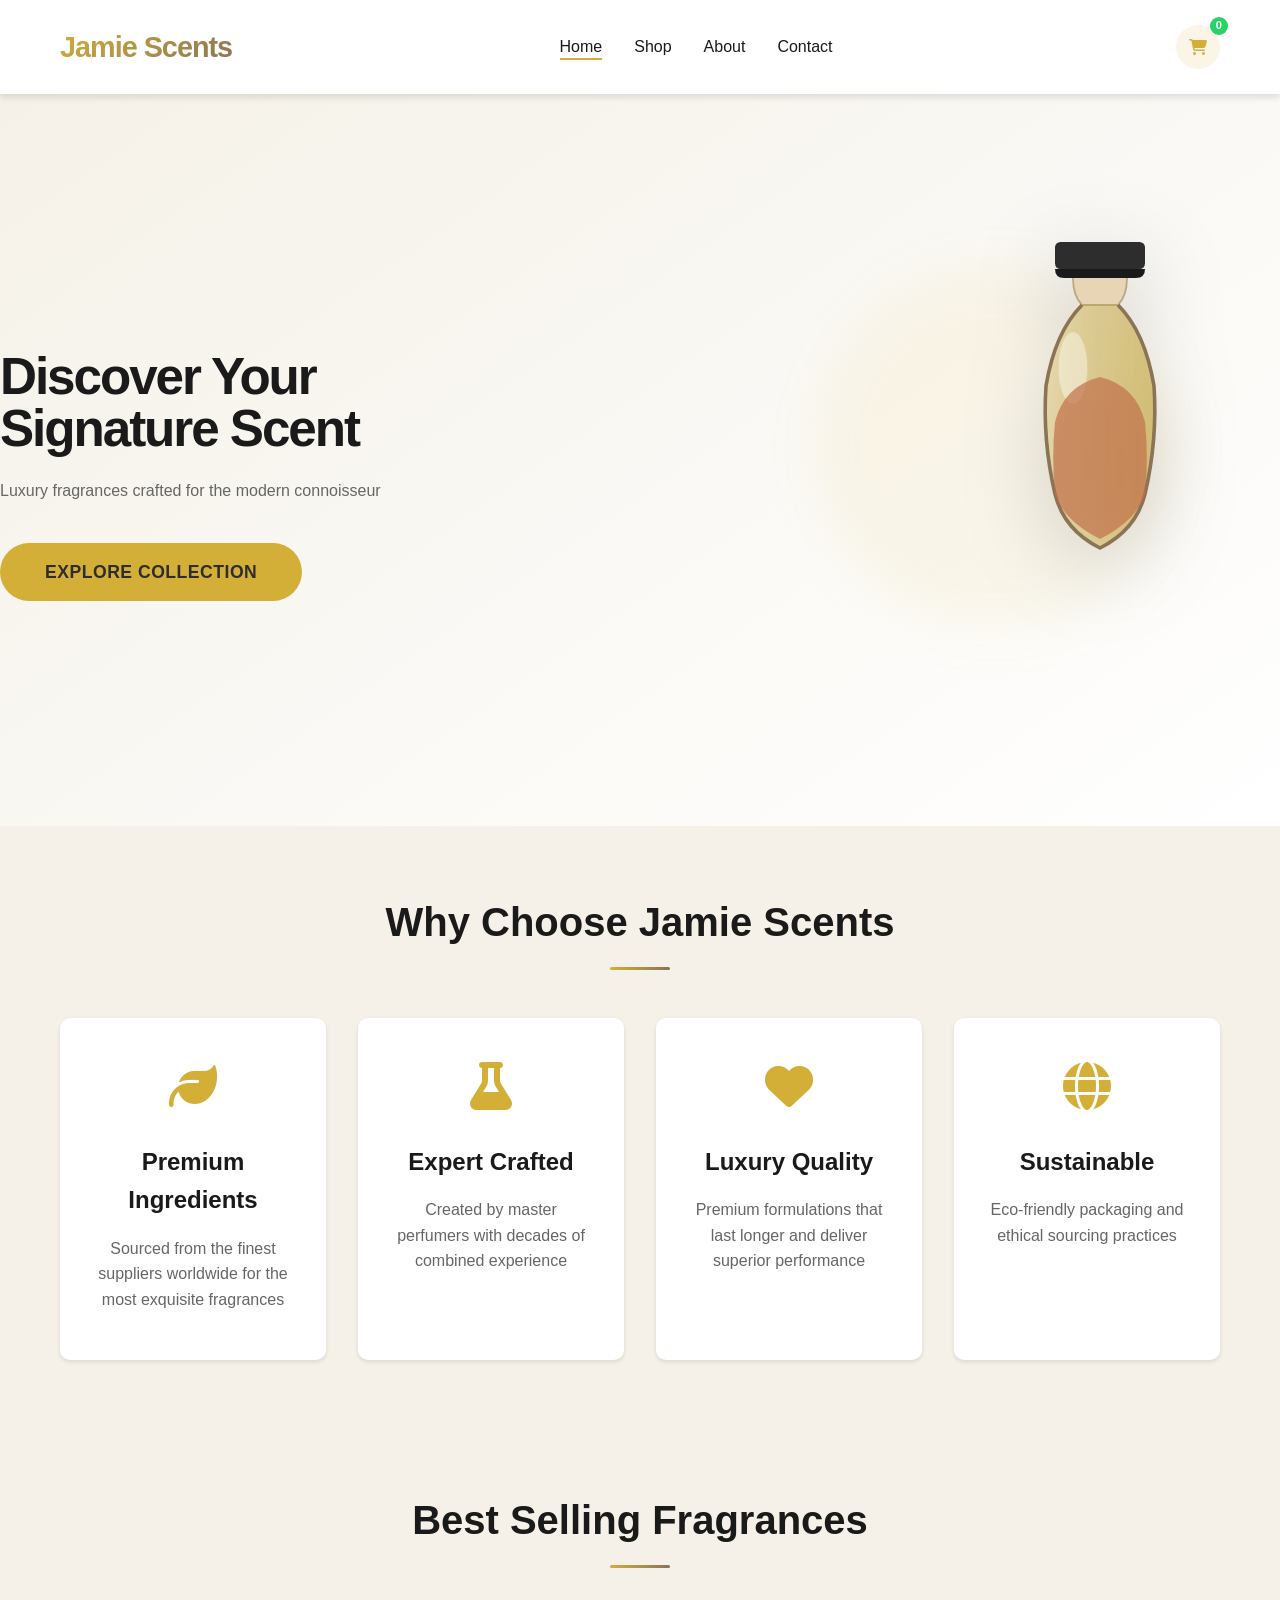
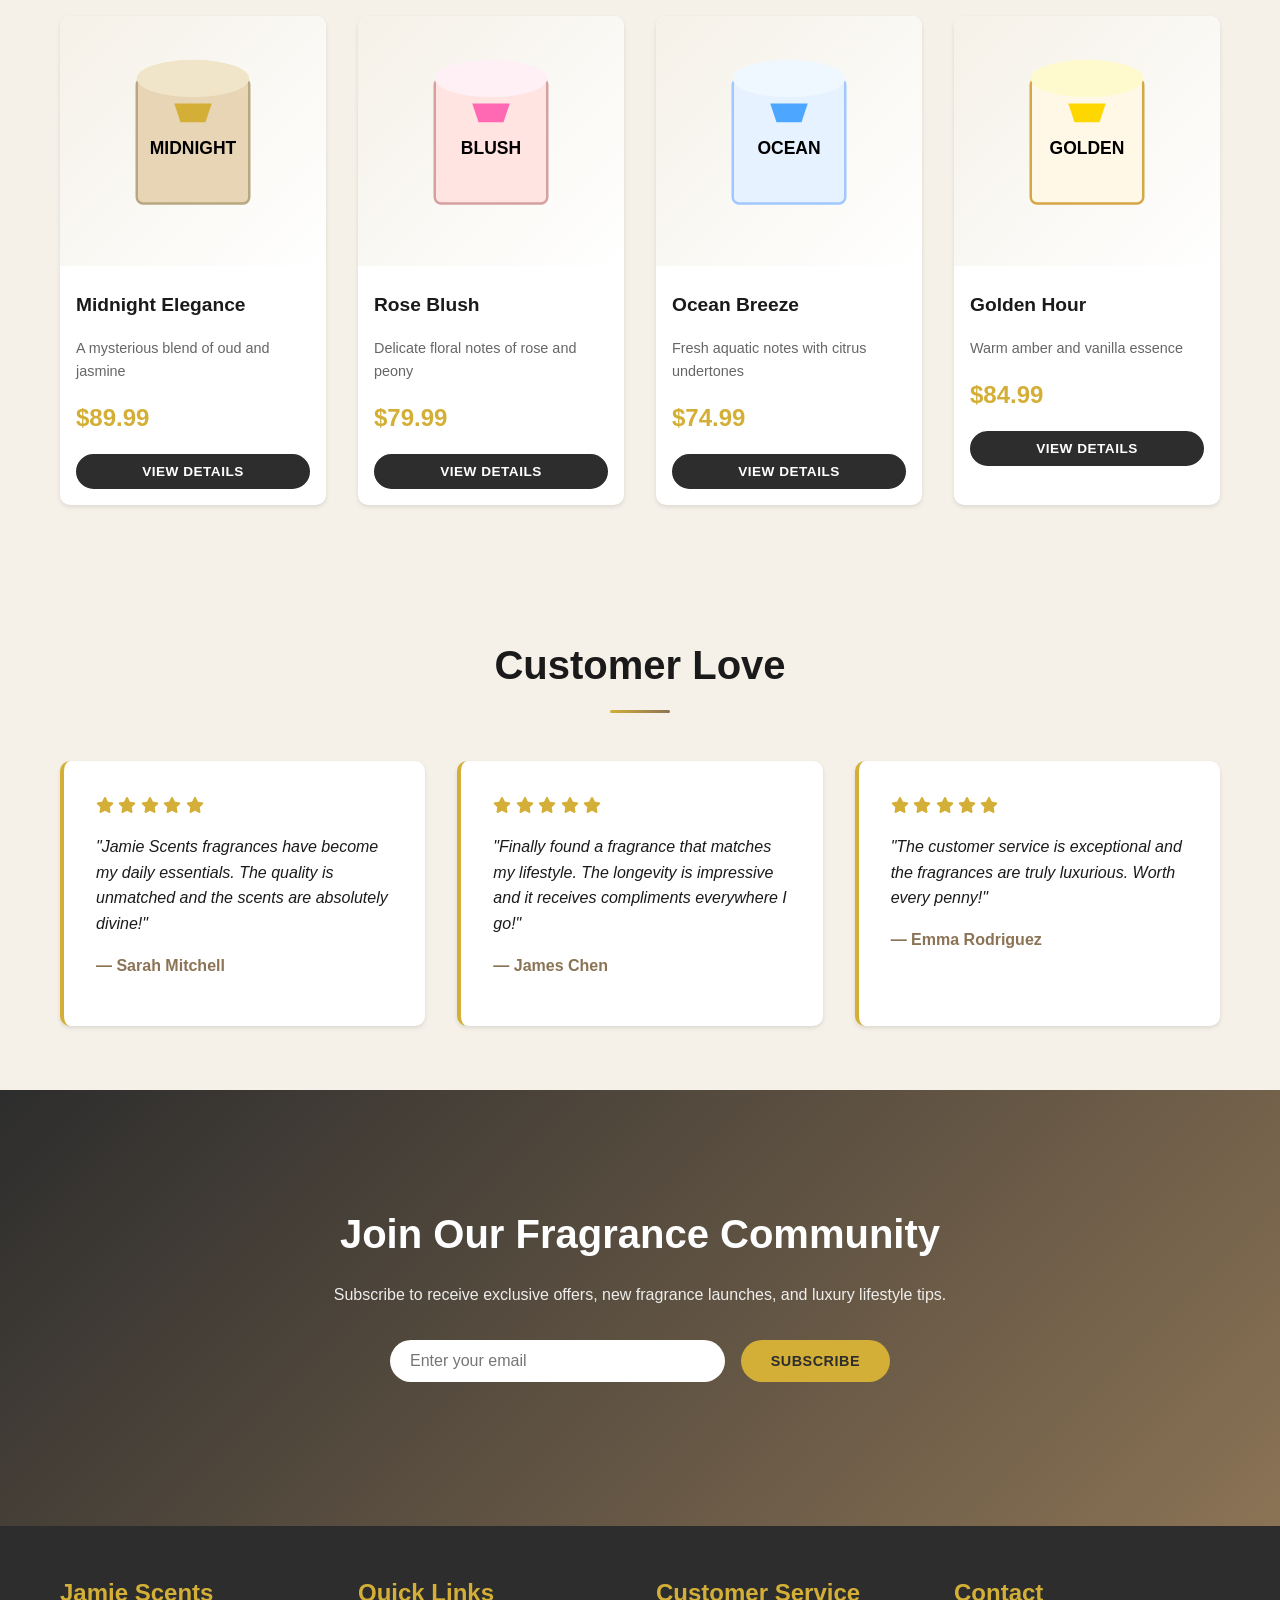
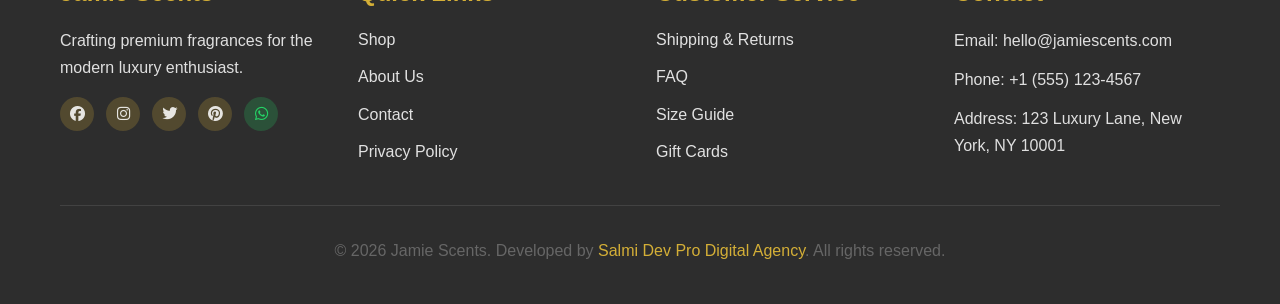
==== commit 570eaddc: "many changes made" ====
--- a/index.html
+++ b/index.html
@@ -27,6 +27,10 @@
                 <li><a href="about.html" class="nav-link">About</a></li>
                 <li><a href="contact.html" class="nav-link">Contact</a></li>
             </ul>
+            <a href="shop.html" class="cart-link" aria-label="View cart">
+                <i class="fas fa-shopping-cart"></i>
+                <span class="cart-count">0</span>
+            </a>
         </div>
     </nav>
 
@@ -238,6 +242,7 @@
                         <a href="#" class="social-link"><i class="fab fa-instagram"></i></a>
                         <a href="#" class="social-link"><i class="fab fa-twitter"></i></a>
                         <a href="#" class="social-link"><i class="fab fa-pinterest"></i></a>
+                        <a href="https://wa.me/256742003062?text=Hello%20Jamie%20Scents" class="social-link whatsapp" target="_blank" rel="noopener"><i class="fab fa-whatsapp"></i></a>
                     </div>
                 </div>
 
@@ -270,7 +275,7 @@
             </div>
 
             <div class="footer-bottom">
-                <p>&copy; 2024 Jamie Scents. All rights reserved.</p>
+                <p>&copy; <span id="currentYear"></span> Jamie Scents. Developed by <a href="https://www.salmidevpro.com.ng" class="footer-credit-link" target="_blank" rel="noopener">Salmi Dev Pro Digital Agency</a>. All rights reserved.</p>
             </div>
         </div>
     </footer>
--- a/css/styles.css
+++ b/css/styles.css
@@ -156,6 +156,212 @@
     padding: 1.5rem 20px;
 }
 
+.navbar-container {
+    position: relative;
+}
+
+.cart-link {
+    display: inline-flex;
+    align-items: center;
+    justify-content: center;
+    width: 44px;
+    height: 44px;
+    border-radius: 50%;
+    background: rgba(212, 175, 55, 0.12);
+    color: var(--primary-color);
+    transition: var(--transition);
+    margin-left: 1rem;
+    position: relative;
+    z-index: 10;
+}
+
+.cart-link:hover {
+    background: var(--primary-color);
+    color: var(--white);
+    transform: scale(1.05);
+}
+
+.cart-count {
+    position: absolute;
+    top: -8px;
+    right: -8px;
+    min-width: 18px;
+    height: 18px;
+    border-radius: 50%;
+    background: #25d366;
+    color: #fff;
+    font-size: 0.7rem;
+    font-weight: 700;
+    display: flex;
+    align-items: center;
+    justify-content: center;
+    padding: 0 4px;
+}
+
+.product-actions {
+    display: flex;
+    gap: 0.75rem;
+    flex-wrap: wrap;
+    margin-top: 1rem;
+}
+
+.cart-overlay,
+.cart-drawer {
+    position: fixed;
+    top: 0;
+    right: 0;
+    height: 100%;
+    z-index: 10001;
+    transition: all 0.3s ease;
+}
+
+.cart-overlay {
+    left: 0;
+    width: 100%;
+    background: rgba(0, 0, 0, 0.5);
+    opacity: 0;
+    visibility: hidden;
+}
+
+.cart-overlay.open {
+    opacity: 1;
+    visibility: visible;
+}
+
+.cart-drawer {
+    width: min(420px, 100%);
+    background: var(--white);
+    box-shadow: -12px 0 40px rgba(0, 0, 0, 0.16);
+    transform: translateX(100%);
+    padding: 2rem;
+    display: flex;
+    flex-direction: column;
+    gap: 1.5rem;
+    overflow-y: auto;
+}
+
+.cart-drawer.open {
+    transform: translateX(0);
+}
+
+.cart-header {
+    display: flex;
+    justify-content: space-between;
+    align-items: center;
+    gap: 1rem;
+}
+
+.cart-header h3 {
+    margin: 0;
+    font-size: 1.5rem;
+}
+
+.cart-close {
+    background: none;
+    border: none;
+    font-size: 2rem;
+    color: var(--text-dark);
+    cursor: pointer;
+    line-height: 1;
+}
+
+.cart-items {
+    display: flex;
+    flex-direction: column;
+    gap: 1rem;
+}
+
+.cart-empty {
+    color: var(--text-light);
+    padding: 1.5rem 0;
+}
+
+.cart-item {
+    background: var(--light-bg);
+    border-radius: 12px;
+    padding: 1rem;
+    display: grid;
+    gap: 0.75rem;
+}
+
+.cart-item-info {
+    display: flex;
+    justify-content: space-between;
+    align-items: flex-start;
+    gap: 1rem;
+}
+
+.cart-item-info h4 {
+    margin: 0 0 0.25rem;
+    font-size: 1rem;
+}
+
+.cart-item-info p {
+    margin: 0;
+    color: var(--text-light);
+}
+
+.cart-remove {
+    background: none;
+    border: none;
+    color: var(--primary-color);
+    font-weight: 600;
+    cursor: pointer;
+}
+
+.cart-item-meta {
+    display: flex;
+    justify-content: space-between;
+    align-items: center;
+    gap: 1rem;
+}
+
+.quantity-group {
+    display: inline-flex;
+    align-items: center;
+    gap: 0.5rem;
+    border: 1px solid var(--border-color);
+    border-radius: 12px;
+    overflow: hidden;
+}
+
+.quantity-group span {
+    min-width: 32px;
+    text-align: center;
+    display: inline-block;
+}
+
+.cart-item-total {
+    font-weight: 700;
+    color: var(--text-dark);
+}
+
+.cart-summary {
+    margin-top: auto;
+    display: flex;
+    flex-direction: column;
+    gap: 1rem;
+}
+
+.cart-summary-info p {
+    margin: 0;
+    font-size: 0.95rem;
+}
+
+.cart-summary-info p:first-child {
+    font-weight: 600;
+}
+
+@media (max-width: 768px) {
+    .cart-drawer {
+        width: 100%;
+    }
+
+    .cart-link {
+        right: 12px;
+    }
+}
+
 .logo h1 {
     font-size: 1.8rem;
     margin: 0;
@@ -1053,6 +1259,15 @@
     margin-bottom: 1rem;
 }
 
+.whatsapp-card {
+    border: 1px solid rgba(37, 211, 102, 0.2);
+    background: rgba(37, 211, 102, 0.08);
+}
+
+.whatsapp-icon {
+    color: #25d366;
+}
+
 .info-card h3 {
     margin-bottom: 0.5rem;
 }
@@ -1295,36 +1510,44 @@
 .footer {
     background-color: var(--secondary-color);
     color: var(--white);
-    padding: 3rem 0 1rem;
+    padding: 3rem 0 1.5rem;
 }
 
 .footer-content {
     display: grid;
-    grid-template-columns: repeat(auto-fit, minmax(250px, 1fr));
+    grid-template-columns: repeat(auto-fit, minmax(240px, 1fr));
     gap: 2rem;
-    margin-bottom: 2rem;
+    margin-bottom: 1.75rem;
+    align-items: start;
+}
+
+.footer-section {
+    min-width: 0;
 }
 
 .footer-section h3 {
     color: var(--primary-color);
-    margin-bottom: 1rem;
+    margin-bottom: 0.9rem;
 }
 
 .footer-section p {
-    color: rgba(255, 255, 255, 0.8);
-    margin-bottom: 0.5rem;
+    color: rgba(255, 255, 255, 0.85);
+    margin-bottom: 0.75rem;
+    line-height: 1.7;
 }
 
 .footer-section ul {
     list-style: none;
+    margin: 0;
+    padding: 0;
 }
 
 .footer-section ul li {
-    margin-bottom: 0.8rem;
+    margin-bottom: 0.75rem;
 }
 
 .footer-section a {
-    color: rgba(255, 255, 255, 0.8);
+    color: rgba(255, 255, 255, 0.86);
     transition: var(--transition);
 }
 
@@ -1334,7 +1557,7 @@
 
 .social-links {
     display: flex;
-    gap: 1rem;
+    gap: 0.75rem;
     margin-top: 1rem;
 }
 
@@ -1342,12 +1565,23 @@
     display: inline-flex;
     align-items: center;
     justify-content: center;
-    width: 40px;
-    height: 40px;
-    background: rgba(212, 175, 55, 0.2);
+    width: 34px;
+    height: 34px;
+    background: rgba(212, 175, 55, 0.22);
     border-radius: 50%;
     color: var(--primary-color);
     transition: var(--transition);
+    font-size: 0.95rem;
+}
+
+.social-link.whatsapp {
+    background: rgba(37, 211, 102, 0.22);
+    color: #25d366;
+}
+
+.social-link.whatsapp:hover {
+    background: #25d366;
+    color: #fff;
 }
 
 .social-link:hover {
@@ -1358,6 +1592,16 @@
 
 .footer-bottom {
     text-align: center;
+
+.footer-bottom a.footer-credit-link {
+    color: rgba(255, 255, 255, 0.8);
+    text-decoration: underline;
+    transition: var(--transition);
+}
+
+.footer-bottom a.footer-credit-link:hover {
+    color: var(--primary-color);
+}
     padding-top: 2rem;
     border-top: 1px solid rgba(255, 255, 255, 0.1);
     color: rgba(255, 255, 255, 0.7);
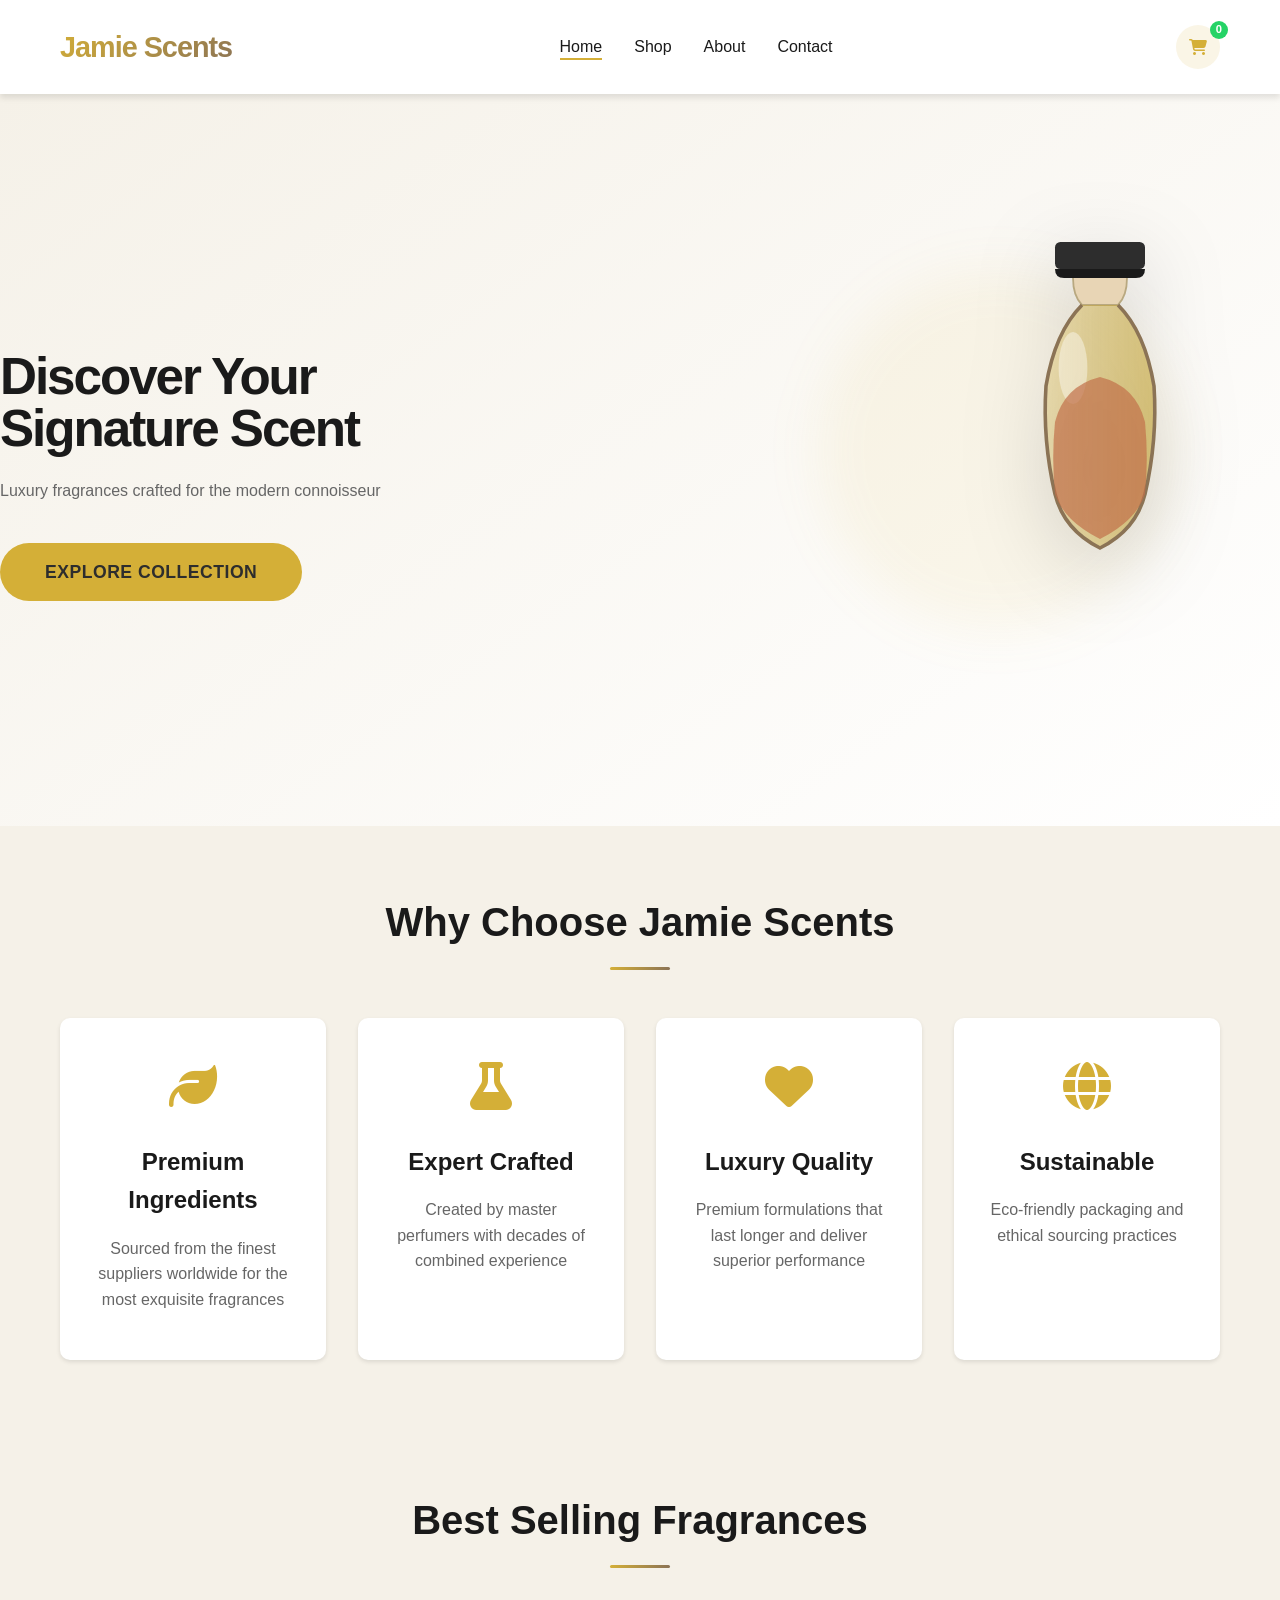
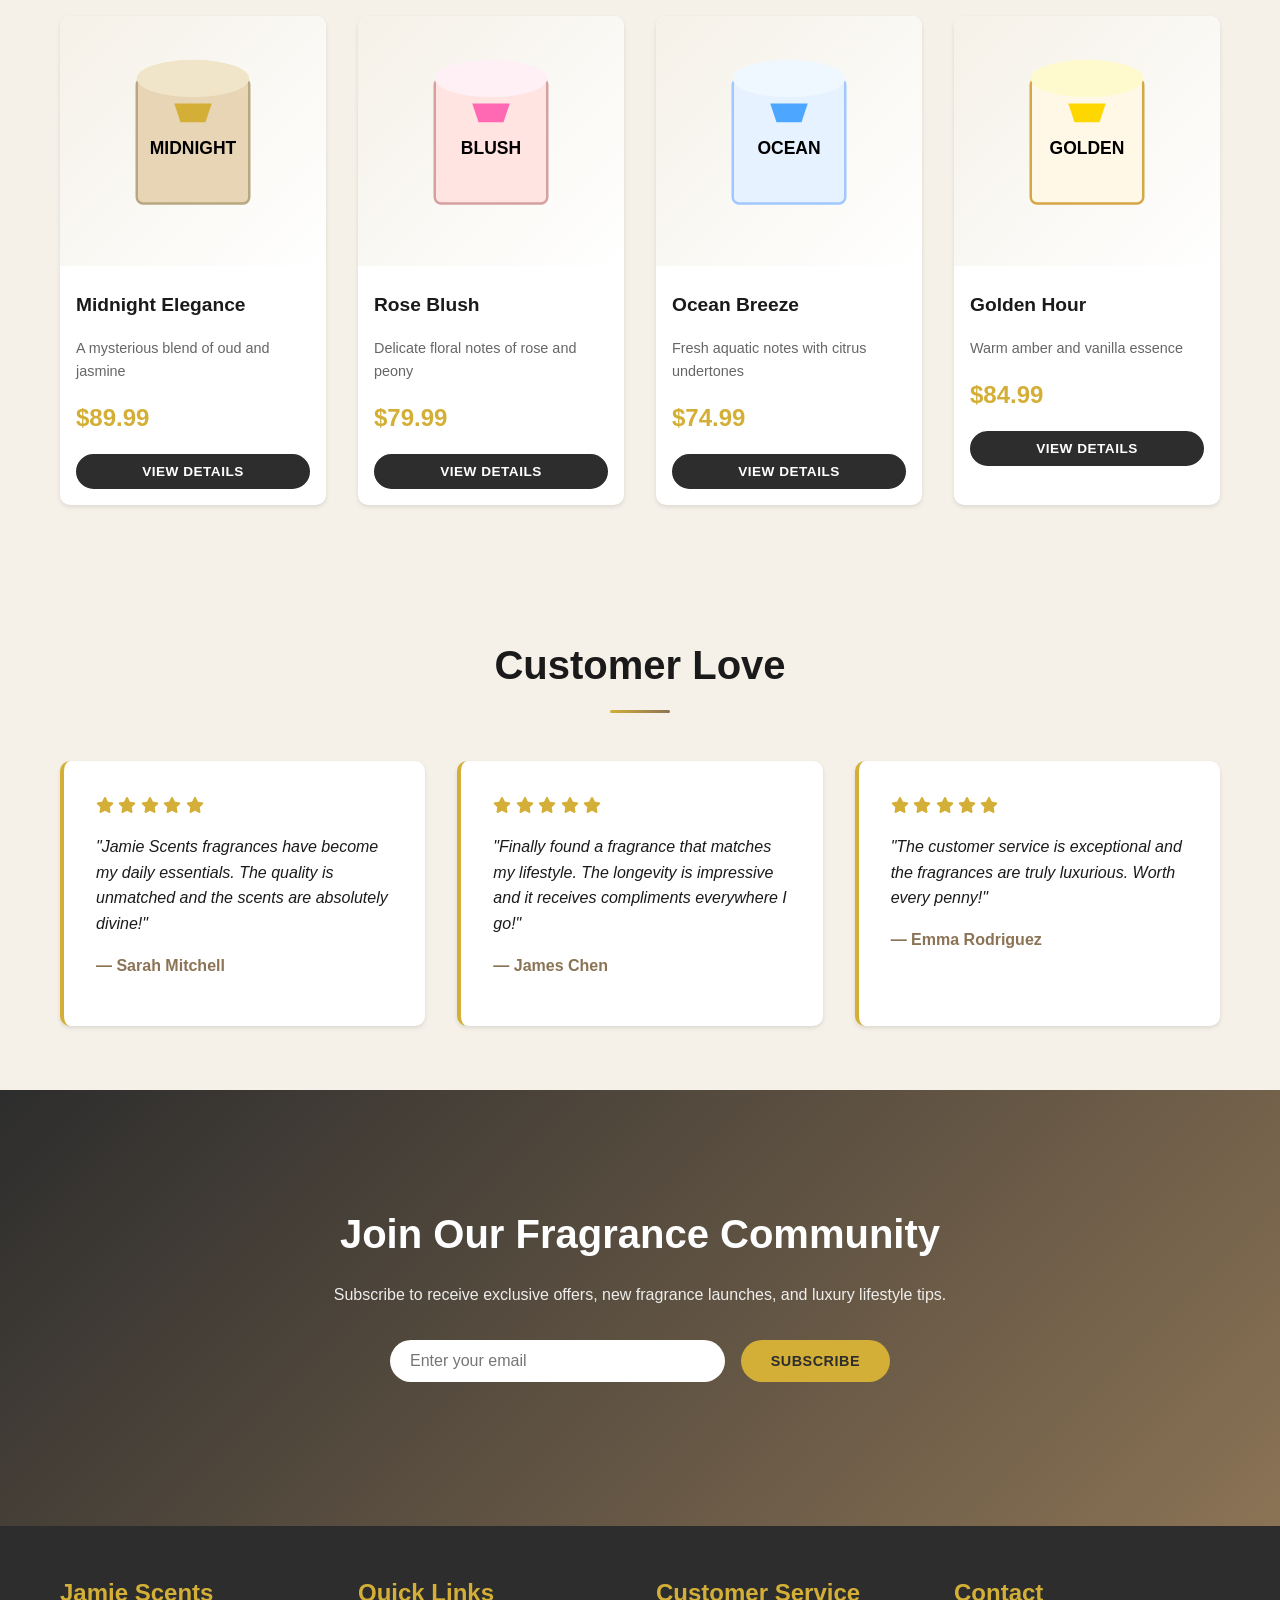
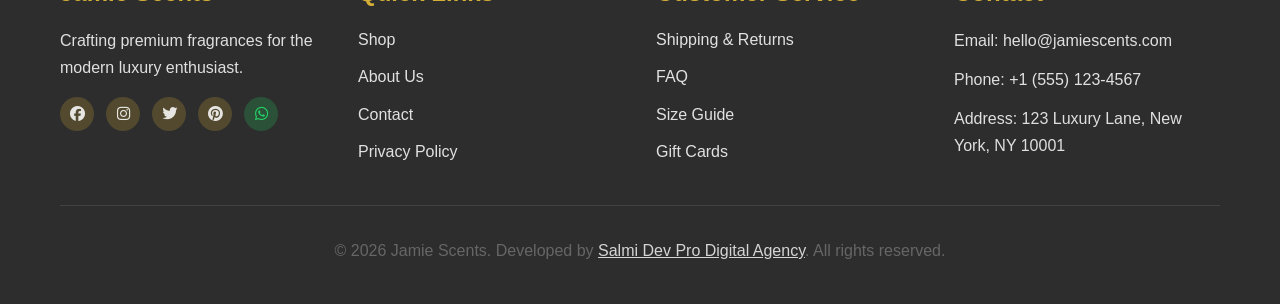
==== commit 77016b05: "changes made with the nav" ====
--- a/index.html
+++ b/index.html
@@ -269,7 +269,7 @@
                 <div class="footer-section">
                     <h3>Contact</h3>
                     <p>Email: hello@jamiescents.com</p>
-                    <p>Phone: +1 (555) 123-4567</p>
+                    <p>Phone: <a href="tel:+15551234567">+1 (555) 123-4567</a></p>
                     <p>Address: 123 Luxury Lane, New York, NY 10001</p>
                 </div>
             </div>
--- a/css/styles.css
+++ b/css/styles.css
@@ -183,7 +183,7 @@
 
 .cart-count {
     position: absolute;
-    top: -8px;
+    top: -4px;
     right: -8px;
     min-width: 18px;
     height: 18px;
@@ -1590,8 +1590,12 @@
     transform: translateY(-3px);
 }
 
-.footer-bottom {
+ .footer-bottom {
     text-align: center;
+    padding-top: 2rem;
+    border-top: 1px solid rgba(255, 255, 255, 0.1);
+    color: rgba(255, 255, 255, 0.7);
+}
 
 .footer-bottom a.footer-credit-link {
     color: rgba(255, 255, 255, 0.8);
@@ -1602,10 +1606,6 @@
 .footer-bottom a.footer-credit-link:hover {
     color: var(--primary-color);
 }
-    padding-top: 2rem;
-    border-top: 1px solid rgba(255, 255, 255, 0.1);
-    color: rgba(255, 255, 255, 0.7);
-}
 
 /* ============================================
    RESPONSIVE DESIGN
@@ -1622,6 +1622,11 @@
 
     .hamburger {
         display: flex;
+    }
+
+    /* Hide header cart on small screens; show inside menu when opened */
+    .cart-link {
+        display: none;
     }
 
     .nav-menu {
@@ -1637,6 +1642,7 @@
         gap: 0;
         box-shadow: var(--shadow-md);
         list-style: none;
+        z-index: 1002;
     }
 
     .nav-menu.active {
